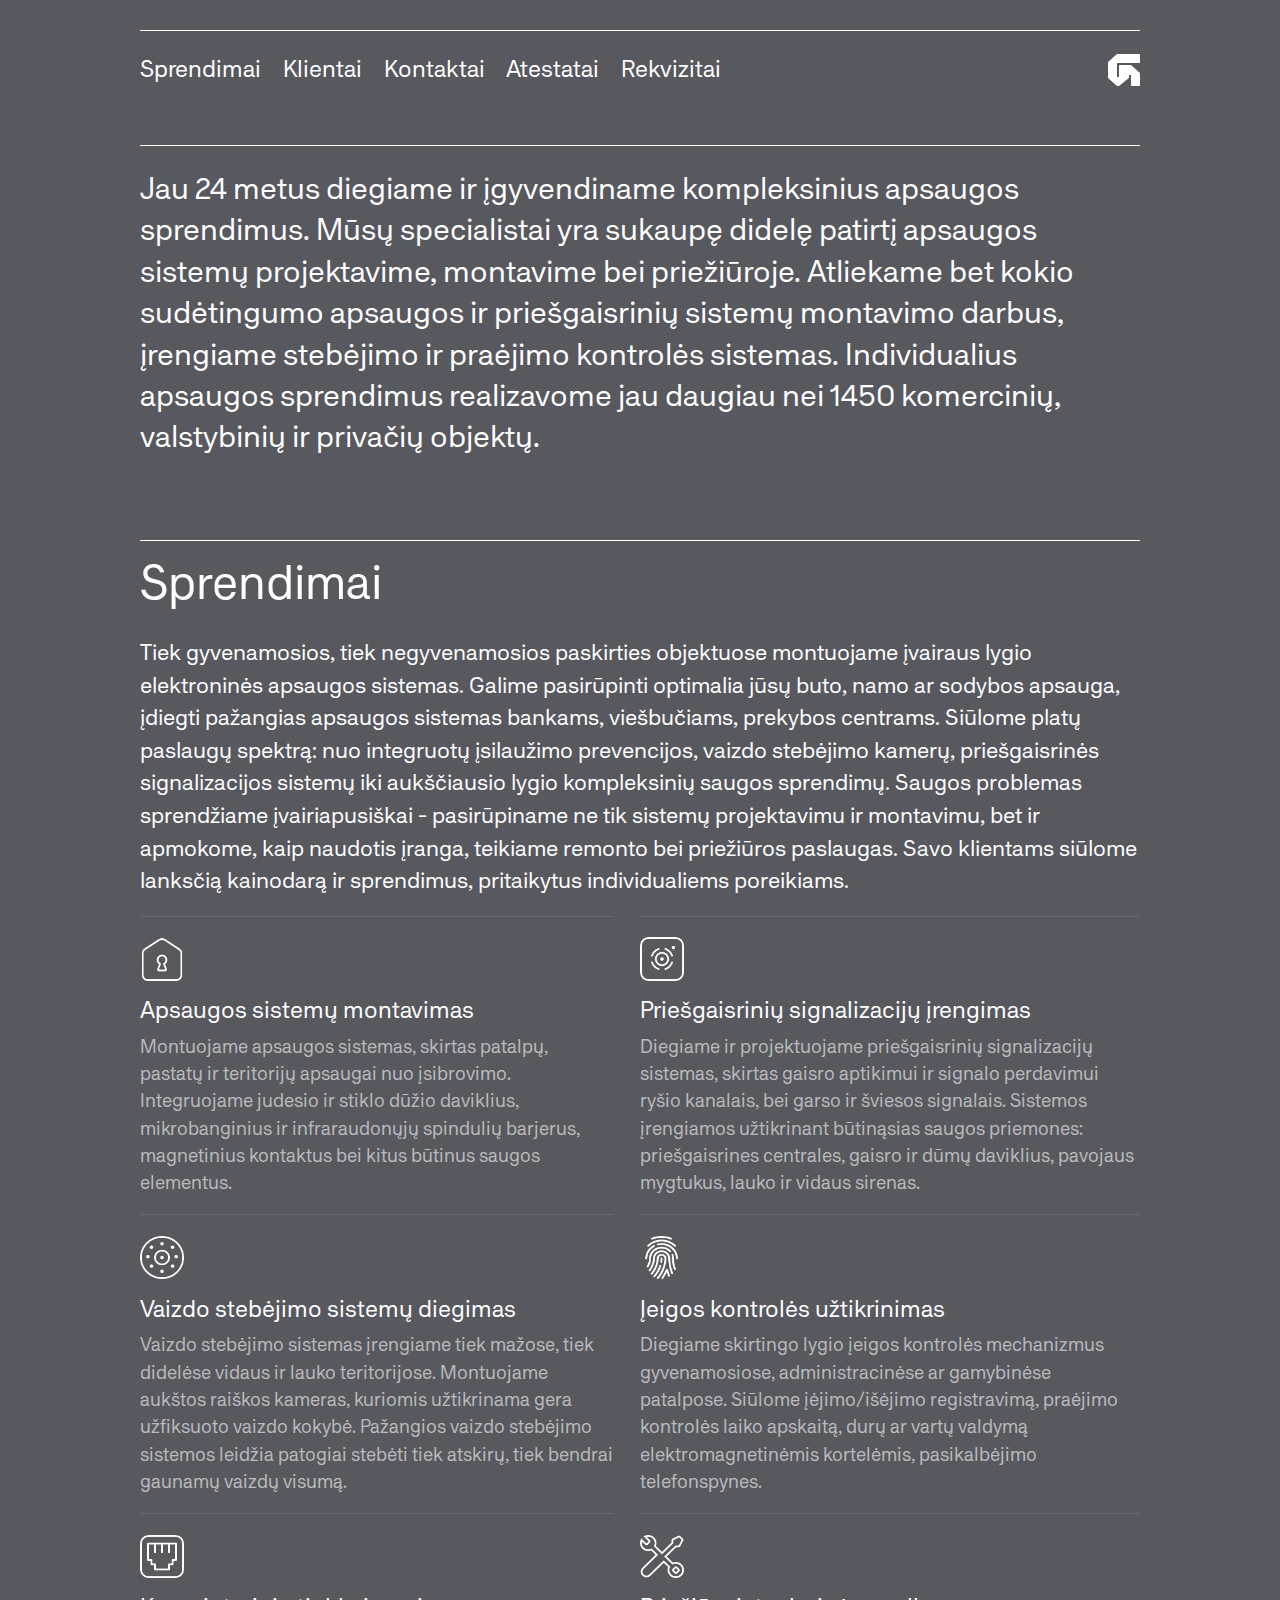
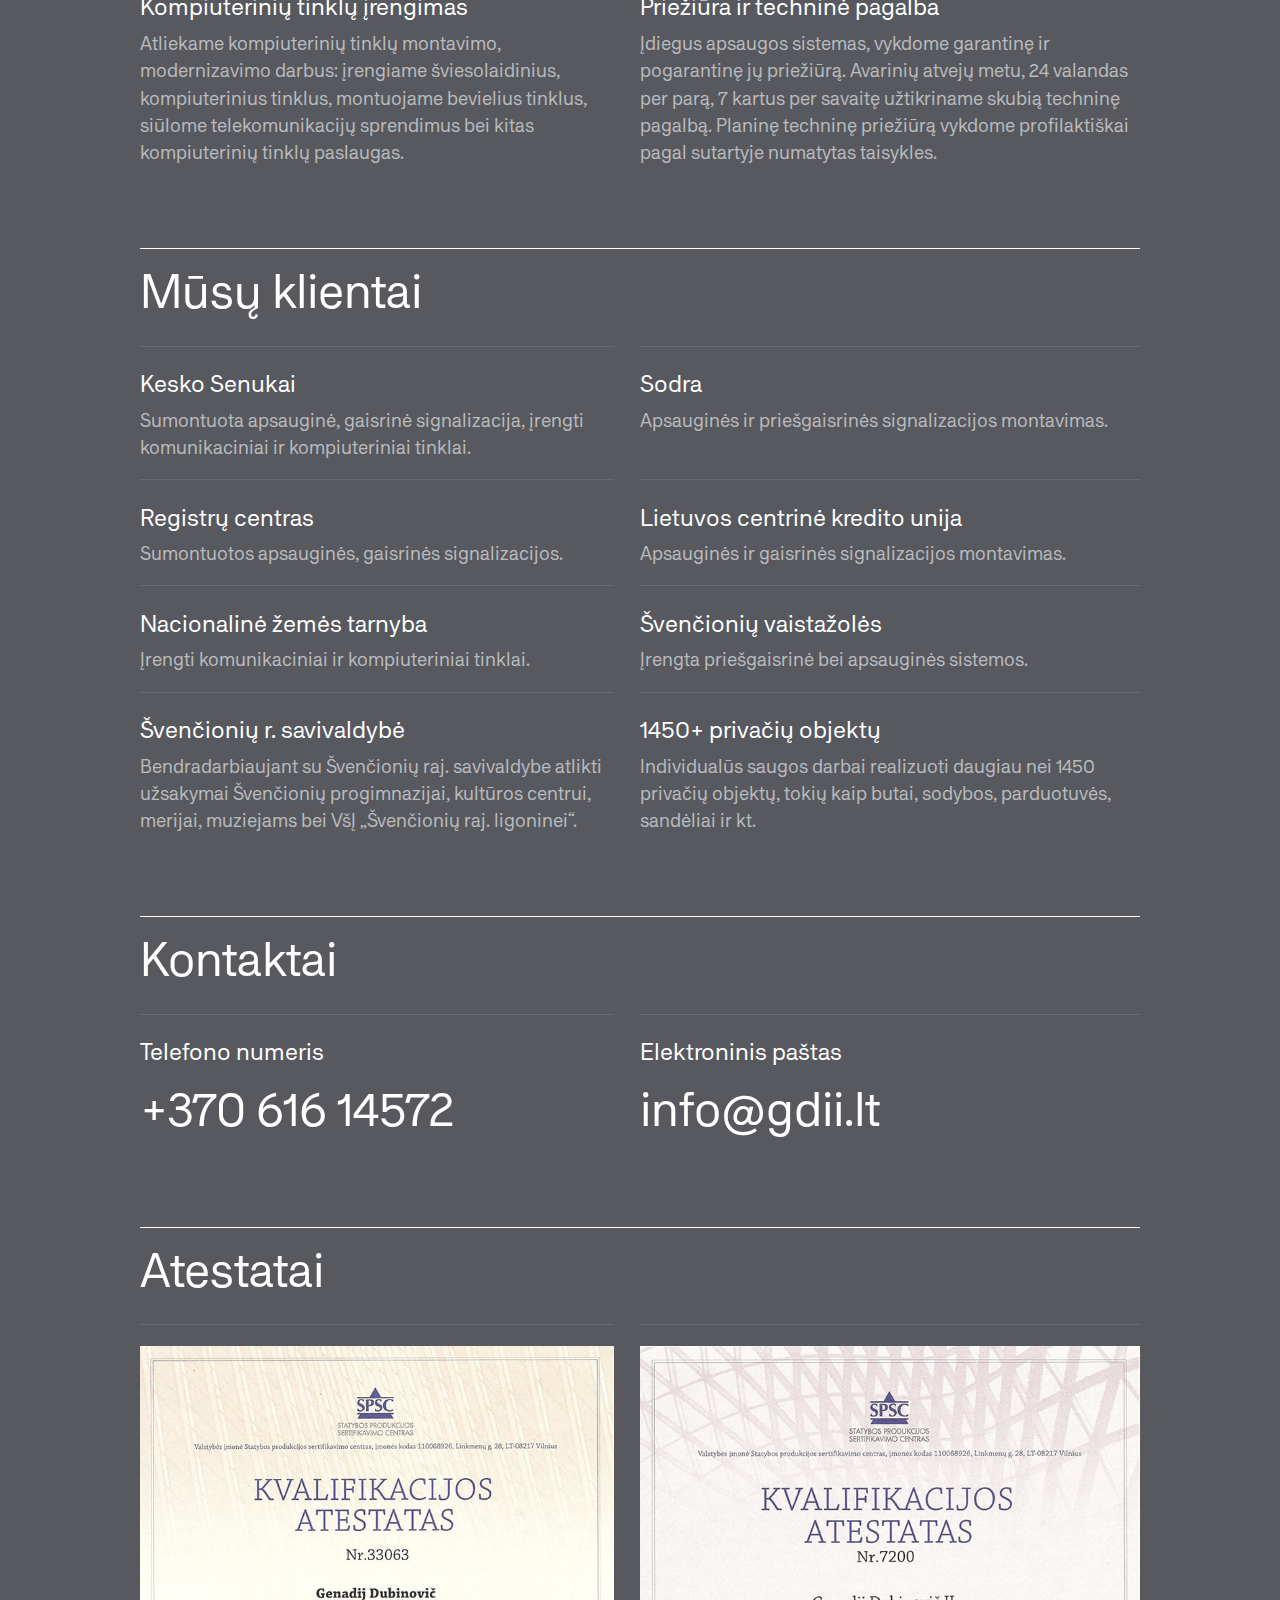
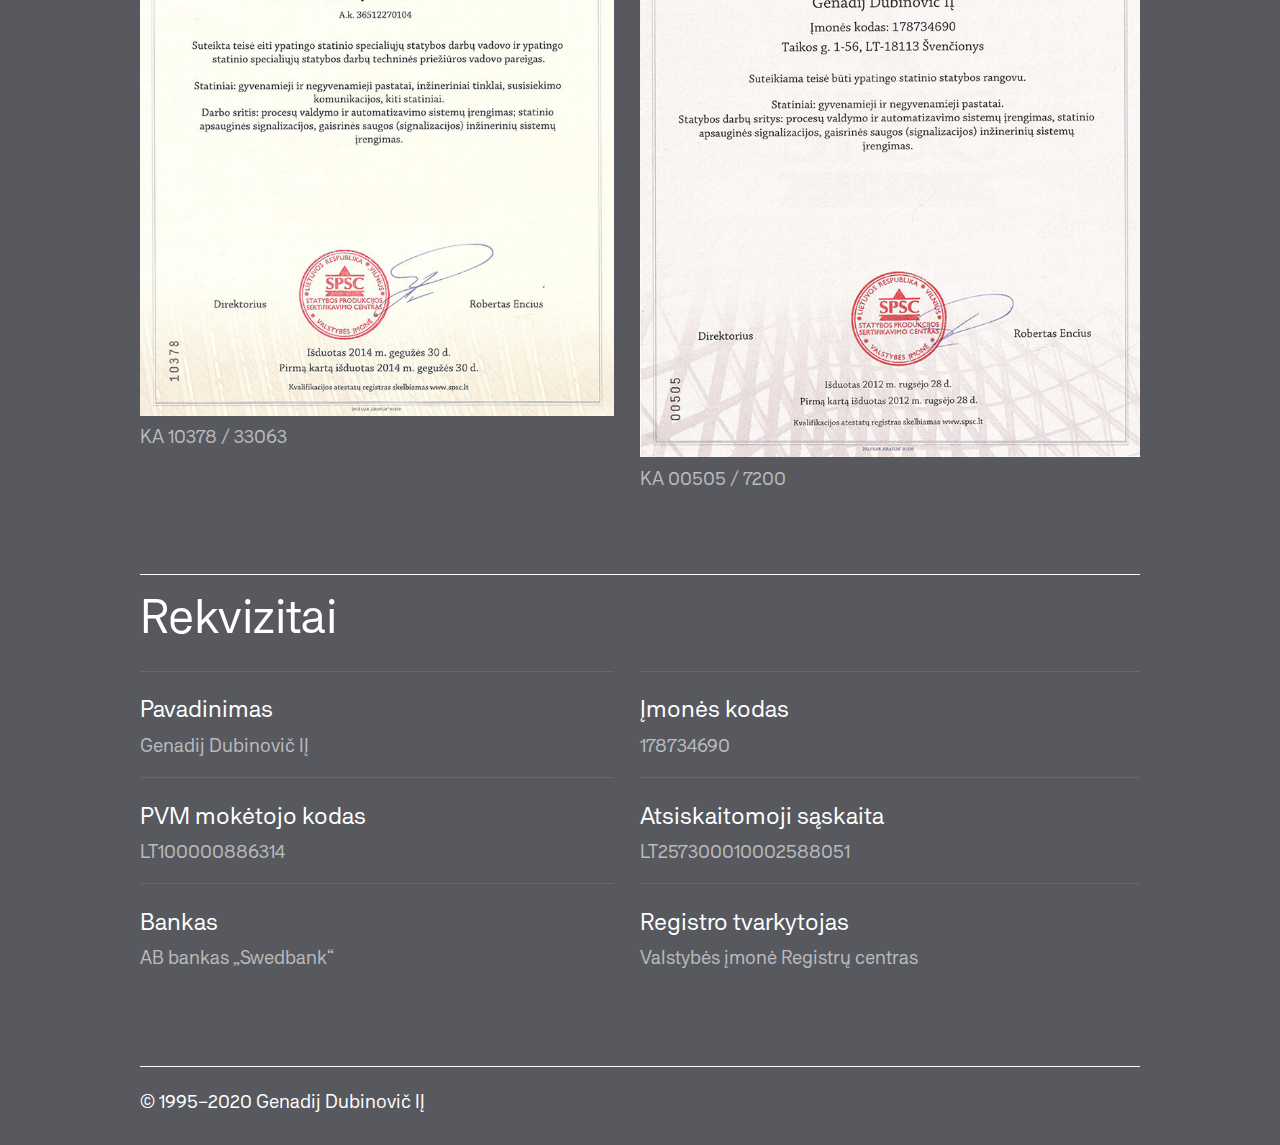
==== index.html @ a3afcc8d "Add files via upload" ====
<!DOCTYPE html>
<html lang="lt">
  <head>
    <title>GDIĮ – Apsaugos ir priešgaisrinių signalizacijų montavimas</title>
    <meta name="keywords" content="apsauginių signalizacijų montavimas, priešgaisrinių signalizacijų įrengimas, vaizdo stebėjimo sistemų įrengimas, genadij dubinovič">
    <meta name="description" content="Nuo 1994 metų atliekame bet kokio sudėtingumo apsaugos ir priešgaisrinių sistemų montavimo darbus, įrengiame stebėjimo ir praėjimo kontrolės sistemas.">
    <meta name="author" content="Genadij Dubinovič IĮ">
    <meta name="viewport" content="width=device-width, initial-scale=1.0">
    <link rel="canonical" href="https://gdii.lt" />
    <meta charset="UTF-8">
    <link rel="icon" type="image/png" sizes="32x32" href="favicon.png">
    <link rel="stylesheet" href="style.css">
  </head>
  <body>
    <div id="to" class="wrapper">

      <div class="head">
            <div class="logo">
                <a href="#top" alt="Apsaugos ir priešgaisrinių signalizacijų montavimas, vaizdo stebėjimo sistemų įrengimas"><img src="logo.svg" alt="Apsaugos ir priešgaisrinių signalizacijų montavimas, vaizdo stebėjimo sistemų įrengimas"></a>
            </div>

        <div class="menu">
          <ul id="mainNav">
            <li><a href="#spr">Sprendimai</a></li>
            <li><a href="#dar">Klientai</a></li>
            <li><a href="#kon">Kontaktai</a></li>
            <li class="h"><a href="#ate">Atestatai</a></li>
            <li class="h"><a href="#rek">Rekvizitai</a></li>
          </ul>
        </div>

      </div>

      <div class="intro">
        <p>Jau 24 metus diegiame ir įgyvendiname kompleksinius apsaugos sprendimus. Mūsų specialistai yra sukaupę didelę patirtį <strong>apsaugos sistemų projektavime</strong>, montavime bei priežiūroje. Atliekame bet kokio sudėtingumo apsaugos ir <strong>priešgaisrinių sistemų montavimo darbus</strong>, įrengiame <strong>stebėjimo ir praėjimo kontrolės sistemas</strong>. Individualius apsaugos sprendimus realizavome jau daugiau nei 1450 komercinių, valstybinių ir privačių objektų.</p>
      </div>
      <div id="spr" class="title">
        <h3>Sprendimai </h3>
      </div>
      <div class="one">
        <p>Tiek gyvenamosios, tiek negyvenamosios paskirties objektuose montuojame įvairaus lygio elektroninės <strong>apsaugos sistemas</strong>. Galime pasirūpinti optimalia jūsų buto, namo ar sodybos apsauga, įdiegti pažangias apsaugos sistemas bankams, viešbučiams, prekybos centrams. Siūlome platų paslaugų spektrą: nuo integruotų įsilaužimo prevencijos, <strong>vaizdo stebėjimo kamerų</strong>, <strong>priešgaisrinės signalizacijos sistemų</strong> iki aukščiausio lygio kompleksinių saugos sprendimų. Saugos problemas sprendžiame įvairiapusiškai - pasirūpiname ne tik sistemų projektavimu ir montavimu, bet ir apmokome, kaip naudotis įranga, teikiame remonto bei priežiūros paslaugas. Savo klientams siūlome lanksčią kainodarą ir sprendimus, pritaikytus individualiems poreikiams.</p>
      </div>

      <div class="a">
        <img class="ico" loading="lazy" src="1.png" alt="Apsauginių signalizacijų montavimas" title="Apsauginių signalizacijų montavimas">
        <h1>Apsaugos sistemų montavimas</h1>
        <p>Montuojame apsaugos sistemas, skirtas patalpų, pastatų ir teritorijų apsaugai nuo įsibrovimo. Integruojame judesio ir stiklo dūžio daviklius, mikrobanginius ir infraraudonųjų spindulių barjerus, magnetinius kontaktus bei kitus būtinus saugos elementus.</p>

      </div>

      <div class="b">
        <img class="ico" loading="lazy" src="2.png" alt="Priešgaisrinių signalizacijų įrengimas" title="Priešgaisrinių signalizacijų įrengimas">
        <h2>Priešgaisrinių signalizacijų įrengimas</h2>
        <p>Diegiame ir projektuojame <strong>priešgaisrinių signalizacijų sistemas</strong>, skirtas gaisro aptikimui ir signalo perdavimui ryšio kanalais, bei garso ir šviesos signalais. Sistemos įrengiamos užtikrinant būtinąsias saugos priemones: priešgaisrines centrales, gaisro ir dūmų daviklius, pavojaus mygtukus, lauko ir vidaus sirenas.</p>

      </div>

      <div class="a">
        <img class="ico" loading="lazy" src="3.png" alt="Vaizdo stebėjimo sistemų įrengimas" title="Vaizdo stebėjimo sistemų įrengimas">
        <h2>Vaizdo stebėjimo sistemų diegimas</h2>
        <p>Vaizdo stebėjimo sistemas įrengiame tiek mažose, tiek didelėse vidaus ir lauko teritorijose. Montuojame aukštos raiškos kameras, kuriomis užtikrinama gera užfiksuoto vaizdo kokybė. Pažangios vaizdo stebėjimo sistemos leidžia patogiai stebėti tiek atskirų, tiek bendrai gaunamų vaizdų visumą.</p>
      </div>


      <div class="b">
        <img class="ico" loading="lazy" src="5.png" alt="Įeigos kontrolės įrengimas" title="Įeigos kontrolės įrengimas">
        <h2>Įeigos kontrolės užtikrinimas</h2>
        <p>Diegiame skirtingo lygio įeigos kontrolės mechanizmus gyvenamosiose, administracinėse ar gamybinėse patalpose. Siūlome įėjimo/išėjimo registravimą, praėjimo kontrolės laiko apskaitą, durų ar vartų valdymą elektromagnetinėmis kortelėmis, pasikalbėjimo telefonspynes.</p>
      </div>

      <div class="a">
        <img class="ico" loading="lazy" src="4.png" alt="Kompiuterinių tinklų įrengimas" title="Kompiuterinių tinklų įrengimas">
        <h2>Kompiuterinių tinklų įrengimas</h2>
        <p>Atliekame kompiuterinių tinklų montavimo, modernizavimo darbus: įrengiame šviesolaidinius, kompiuterinius tinklus, montuojame bevielius tinklus, siūlome telekomunikacijų sprendimus bei kitas kompiuterinių tinklų paslaugas.</p>
      </div>

      <div class="b">
        <img class="ico" loading="lazy" src="6.png" alt="Valdymo automatikos įrengimas" title="Valdymo automatikos įrengimas">
        <h2>Priežiūra ir techninė pagalba</h2>
        <p>Įdiegus apsaugos sistemas, vykdome garantinę ir pogarantinę jų priežiūrą. Avarinių atvejų metu, 24 valandas per parą, 7 kartus per savaitę užtikriname skubią techninę pagalbą. Planinę techninę priežiūrą vykdome profilaktiškai pagal sutartyje numatytas taisykles.</p>
      </div>

      <div id="dar" class="title">
        <h3>Mūsų klientai</h3>
      </div>

      <div class="a">
        <h4><a href="https://senukai.lt" rel="nofollow">Kesko Senukai</a></h4>
        <p>Sumontuota apsauginė, gaisrinė signalizacija, įrengti komunikaciniai ir kompiuteriniai tinklai.</p>
      </div>

      <div class="b">
        <h4><a href="https://sodra.lt" rel="nofollow">Sodra</a></h4>
        <p>Apsauginės ir priešgaisrinės signalizacijos montavimas.</p>
      </div>

      <div class="a">
        <h4><a href="https://registrucentras.lt" rel="nofollow">Registrų centras</a></h4>
        <p>Sumontuotos apsauginės, gaisrinės signalizacijos.</p>
      </div>

      <div class="b">
        <h4><a href="https://lku.lt" rel="nofollow">Lietuvos centrinė kredito unija</a></h4>
        <p>Apsauginės ir gaisrinės signalizacijos montavimas.</p>
      </div>

      <div class="a">
        <h4><a href="http://nzt.lt" rel="nofollow">Nacionalinė žemės tarnyba</a></h4>
        <p>Įrengti komunikaciniai ir kompiuteriniai tinklai.</p>
      </div>

      <div class="b">
        <h4><a href="http://etnoarbata.lt" rel="nofollow">Švenčionių vaistažolės</a></h4>
        <p>Įrengta priešgaisrinė bei apsauginės sistemos.</p>
      </div>

      <div class="a">
        <h4><a href="http://svencionys.lt" rel="nofollow">Švenčionių r. savivaldybė</a></h4>
        <p>Bendradarbiaujant su Švenčionių raj. savivaldybe atlikti užsakymai Švenčionių progimnazijai, kultūros centrui, merijai, muziejams bei VšĮ „Švenčionių raj. ligoninei“.</p>
      </div>

      <div class="b">
        <h4>1450+ privačių objektų</h4>
        <p>Individualūs saugos darbai realizuoti daugiau nei 1450 privačių objektų, tokių kaip butai, sodybos, parduotuvės, sandėliai ir kt.</p>
      </div>

      <div id="kon" class="title">
        <h3>Kontaktai</h3>
      </div>

      <div class="a">
        <h4>Telefono numeris</h4>
        <h3><a href="tel:+37061614572">+370 616 14572</a></h3>
      </div>

      <div class="b">
        <h4>Elektroninis paštas</h4>
        <h3><a href="mailto:info@gdii.lt">info@gdii.lt</a></h3>
      </div>


      <div id="ate" class="title">
        <h3>Atestatai</h3>
      </div>
      <div class="at">
        <img loading="lazy" src="01.jpg" alt="Kvalifikacijos atestatas 10378 / 33063">
        <p>KA 10378 / 33063</p>
      </div>

      <div class="bt">
        <img loading="lazy" src="02.jpg" alt="Kvalifikacijos atestatas 00505 / 7200">
        <p>KA 00505 / 7200</p>
      </div>

      <div class="title">
        <h3>Rekvizitai</h3>
      </div>
      <div class="a">
        <h4>Pavadinimas</h4>
        <p>Genadij Dubinovič IĮ</p>
      </div>

      <div class="b">
        <h4>Įmonės kodas</h4>
        <p>178734690</p>
      </div>

      <div class="a">
        <h4>PVM mokėtojo kodas</h4>
        <p>LT100000886314</p>
      </div>

      <div class="b">
        <h4>Atsiskaitomoji sąskaita	</h4>
        <p>LT257300010002588051</p>
      </div>

      <div class="a">
        <h4>Bankas</h4>
        <p>AB bankas „Swedbank“</p>
      </div>

      <div class="b">
        <h4>Registro tvarkytojas</h4>
        <p>Valstybės įmonė Registrų centras</p>
      </div>

      <div id="rek" class="footer">
        <p>© 1995–2020 <a href="https://gdii.lt" target="_top">Genadij Dubinovič IĮ</a></p>
      </div>
    </div>
  </body>
</html>
---- style.css ----
@keyframes fade {
    from {
        opacity:0;
    }
    to {
        opacity:1;
    }
}
/* ~ ~ ~ ~ ~ ~ Typography ~ ~ ~ ~ ~ ~ */
@font-face {
    font-family: 'r';
    src: url('v.woff') format('woff');
    font-display: swap;
}

html {
  scroll-behavior: smooth;
}

body {
    font-family: 'r', -apple-system,helvetica,arial,sans-serif;
    font-size: calc(17px + .16vw);
    line-height: 1.4333;
    margin: 2.35vw;
    color: rgba(255, 255, 255, 0.6);
    background: #57595F;
    text-rendering: optimizeLegibility;
    -webkit-font-smoothing: antialiased;
    -moz-osx-font-smoothing: grayscale;
}

.wrapper {
  display: grid;
  grid-template-columns: repeat(4, minmax(0, 1fr));
  grid-gap: 2vw;
  row-gap: 1.4vw;
  max-width: 1000px;
  margin: auto;
  -webkit-animation: fade 1s;
   -moz-animation: fade 1s;
    -ms-animation: fade 1s;
     -o-animation: fade 1s;
        animation: fade 1s;
}

a:link {
  color: #fff;
  text-decoration: none;
}

a:hover {
  color: rgba(255, 255, 255, 0.5);
  text-decoration: none;
  transition: 0.3s;
}

a:visited {
  color: #fff;
}

strong {
    font-weight: normal;
}

.head {
  grid-column: 1 / 6;
  border-top: 1px solid #fff;
  padding-top: 1.6vw;
  position: sticky;
  box-sizing: border-box;
  top: 0;
  height: 5.6vw;
  background: #57595F;
}

.logo {
  float: right;
  padding-top: 2px;
}

.logo a:hover {
  opacity: 0.5;
}

.menu {
  font-size: calc(17px + .55vw);
  margin-bottom: 3.6vw;
}

.menu ul {
  list-style-type: none;
  margin: 0;
  padding: 0;
  overflow: hidden;
}

.menu li {
  float: left;
}

.active a {
  opacity: 1;
 }

.menu li a {
  display: block;
  padding-right: 1.7vw;
}

.menu li a:hover {
  opacity: 0.5;
  text-decoration: none;
  transition: 0.3s;
}

.intro {
  grid-column: 1 / 6;
  border-top: 1px solid #fff;
  padding-top: 1.69vw;
  font-size: calc(17px + 1.1vw);
  line-height: 1.3333;
  color: #fff;
  margin-top: 2vw;
}

.one {
  grid-column: 1 / 6;
  font-size: calc(17px + .45vw);
  color: #fff;
}

.title {
  grid-column: 1 / 6;
  border-top: 1px solid #fff;
  padding-top: 0.6vw;
  margin-top: 5vw;
  font-size: calc(17px + .55vw);
  color: #fff;
}

.footer {
  grid-column: 1 / 6;
  border-top: 1px solid #fff;
  padding-top: 1.6vw;
  margin-top: 6vw;
  color: #fff;
}

.a {
  grid-column: 1 / 3;
  border-top: 1px solid rgba(255, 255, 255, 0.1);
  padding-top: 1.6vw;
  transition: 0.3s;
}

.a:hover {
  border-top: 1px solid #fff;
}

.b {
  grid-column: 3 / 6;
  border-top: 1px solid rgba(255, 255, 255, 0.1);
  padding-top: 1.6vw;
  transition: 0.3s;
}

.b:hover {
  border-top: 1px solid #fff;
}

.at {
  grid-column: 1 / 3;
  border-top: 1px solid rgba(255, 255, 255, 0.1);
  padding-top: 1.6vw;
  transition: 0.3s;
}

.bt {
  grid-column: 3 / 6;
  border-top: 1px solid rgba(255, 255, 255, 0.1);
  padding-top: 1.6vw;
  transition: 0.3s;
}

.at:hover {
  border-top: 1px solid rgba(255, 255, 255, 1);
}

.bt:hover {
  border-top: 1px solid rgba(255, 255, 255, 1);

}

.amg {
  grid-column: 1 / 3;
}

.bmg {
  grid-column: 3 / 6;

}

img {
  object-fit: cover;
  width: 100%;
  max-height: 100%;

}

.ico  {
  width: 3.4vw;
  height: auto;
  padding-bottom: 0.4vw;
}

p {
  padding: 0;
  margin: 0;
}

h1, h2, h4 {
  font-size: calc(17px + .55vw);
  font-weight: normal;
  margin: 0;
  color: #fff;
  padding-bottom: 0.4vw;
}

h3 {
  font-size: calc(17px + 2.45vw);
  font-weight: normal;
  margin: 0;
  color: #fff;
  padding-bottom: 0.1vw;
}

@media only screen and (max-width: 700px) {

  body {
      font-size: calc(14px + .16vw);
      line-height: 1.4333;
      margin: 3.35vw;
  }

  .head {
    grid-column: 1 / 6;
    position: sticky;
    height: 60px;
    padding-top: 3vw;
  }

  .intro, .one, .a, .b, .title, .amg, .bmg {
    grid-column: 1 / 6;
  }

  .intro {
    margin-top: 8vw;
    font-size: calc(16px + 1vw);
    padding-top: 2.69vw;
  }

  .one {
    font-size: calc(14px + .45vw);
  }

  h1, h2, h4 {
    font-size: calc(17px + 1.15vw);
    padding-bottom: 1vw;
  }

  h3 {
    font-size: calc(17px + 2.45vw);
    padding-bottom: 0.5vw;
  }

  .at {
    grid-column: 1 / 3;
  }

  .bt {
    grid-column: 3 / 6;
  }

  .h {
    display: none;
  }

  .ico {
  width: 11.4vw;
  }

  .wrapper {
  row-gap: 3.4vw;
  }

  .a {
  padding-top: 2.6vw;
  }

  .b {
  padding-top: 2.6vw;
  }

  .title {
  padding-top: 2.6vw;
  }

  .logo {
    float: right;
    margin-top: 3px;
    width: 20px;
  }

  .menu li a {
  display: block;
  padding-right: 4vw;
  font-size: 5vw;
  }

  .menu {
    margin-bottom: 0;
  }

}
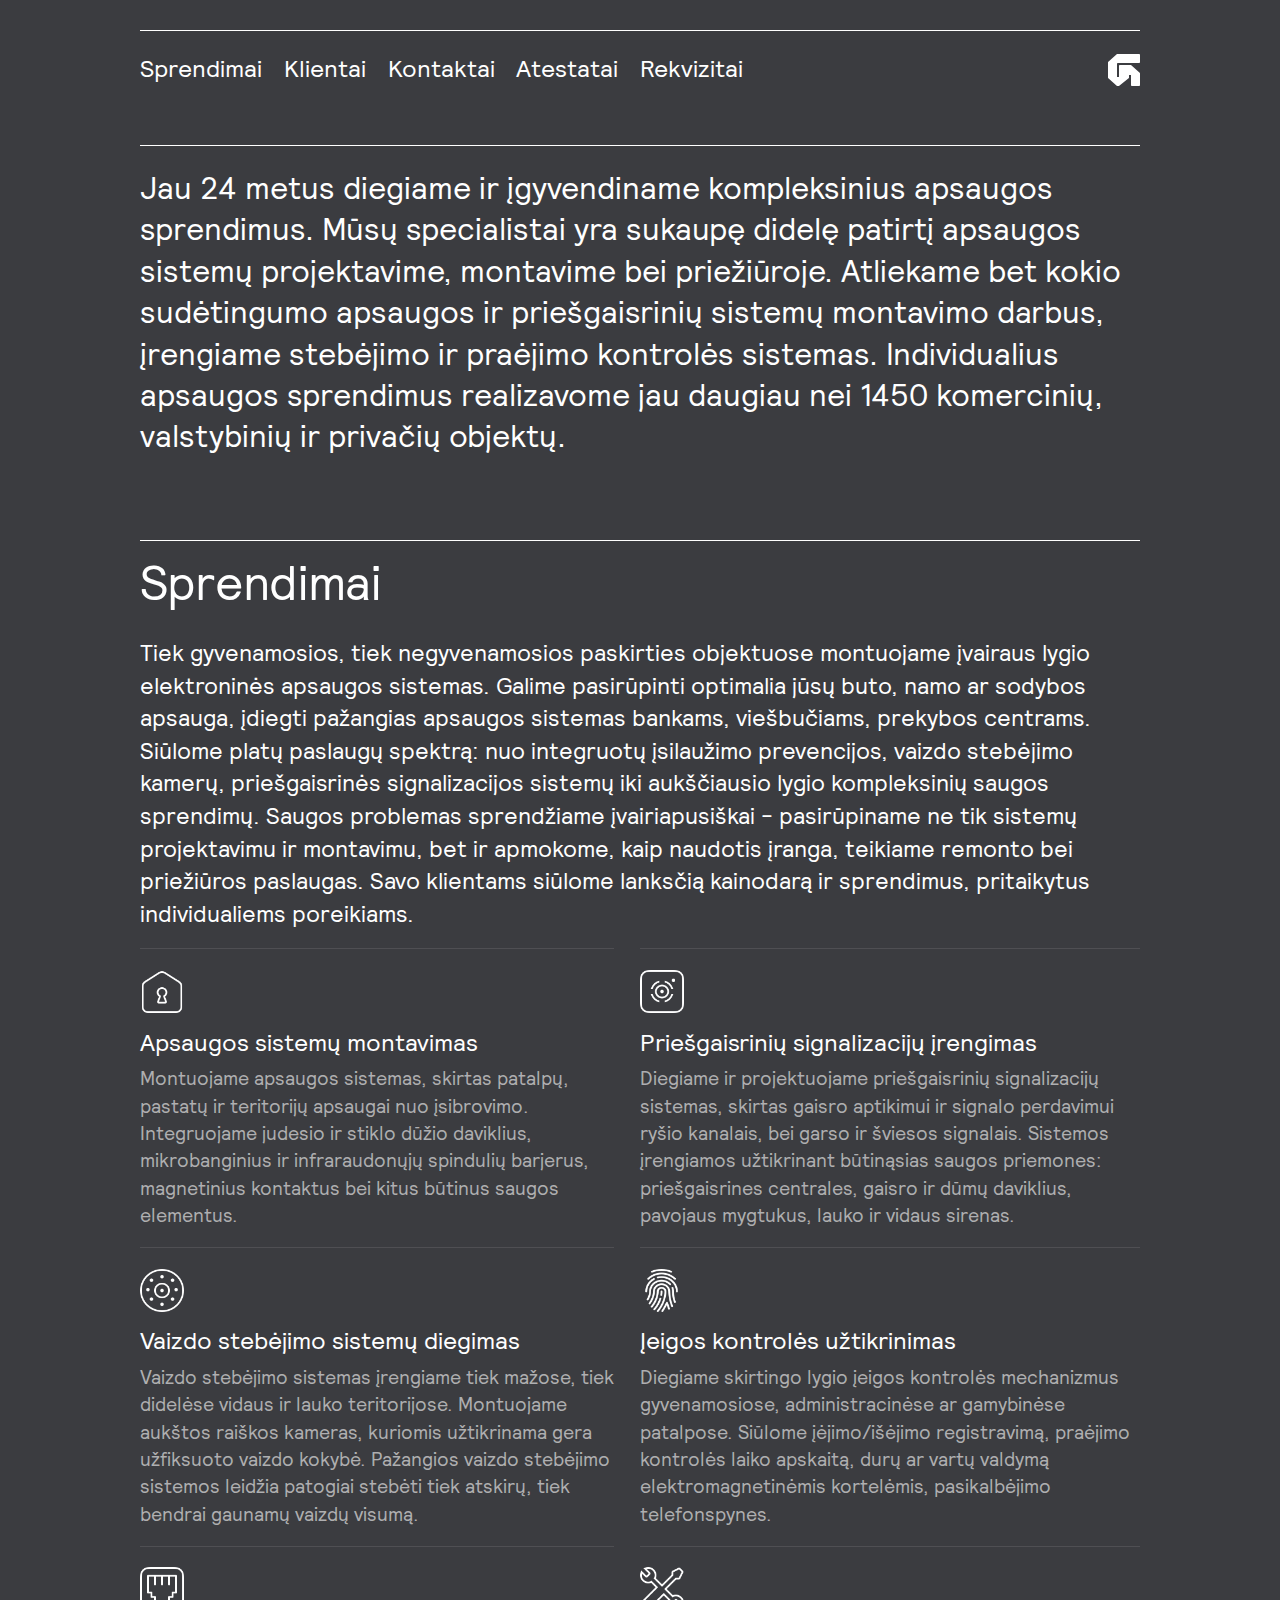
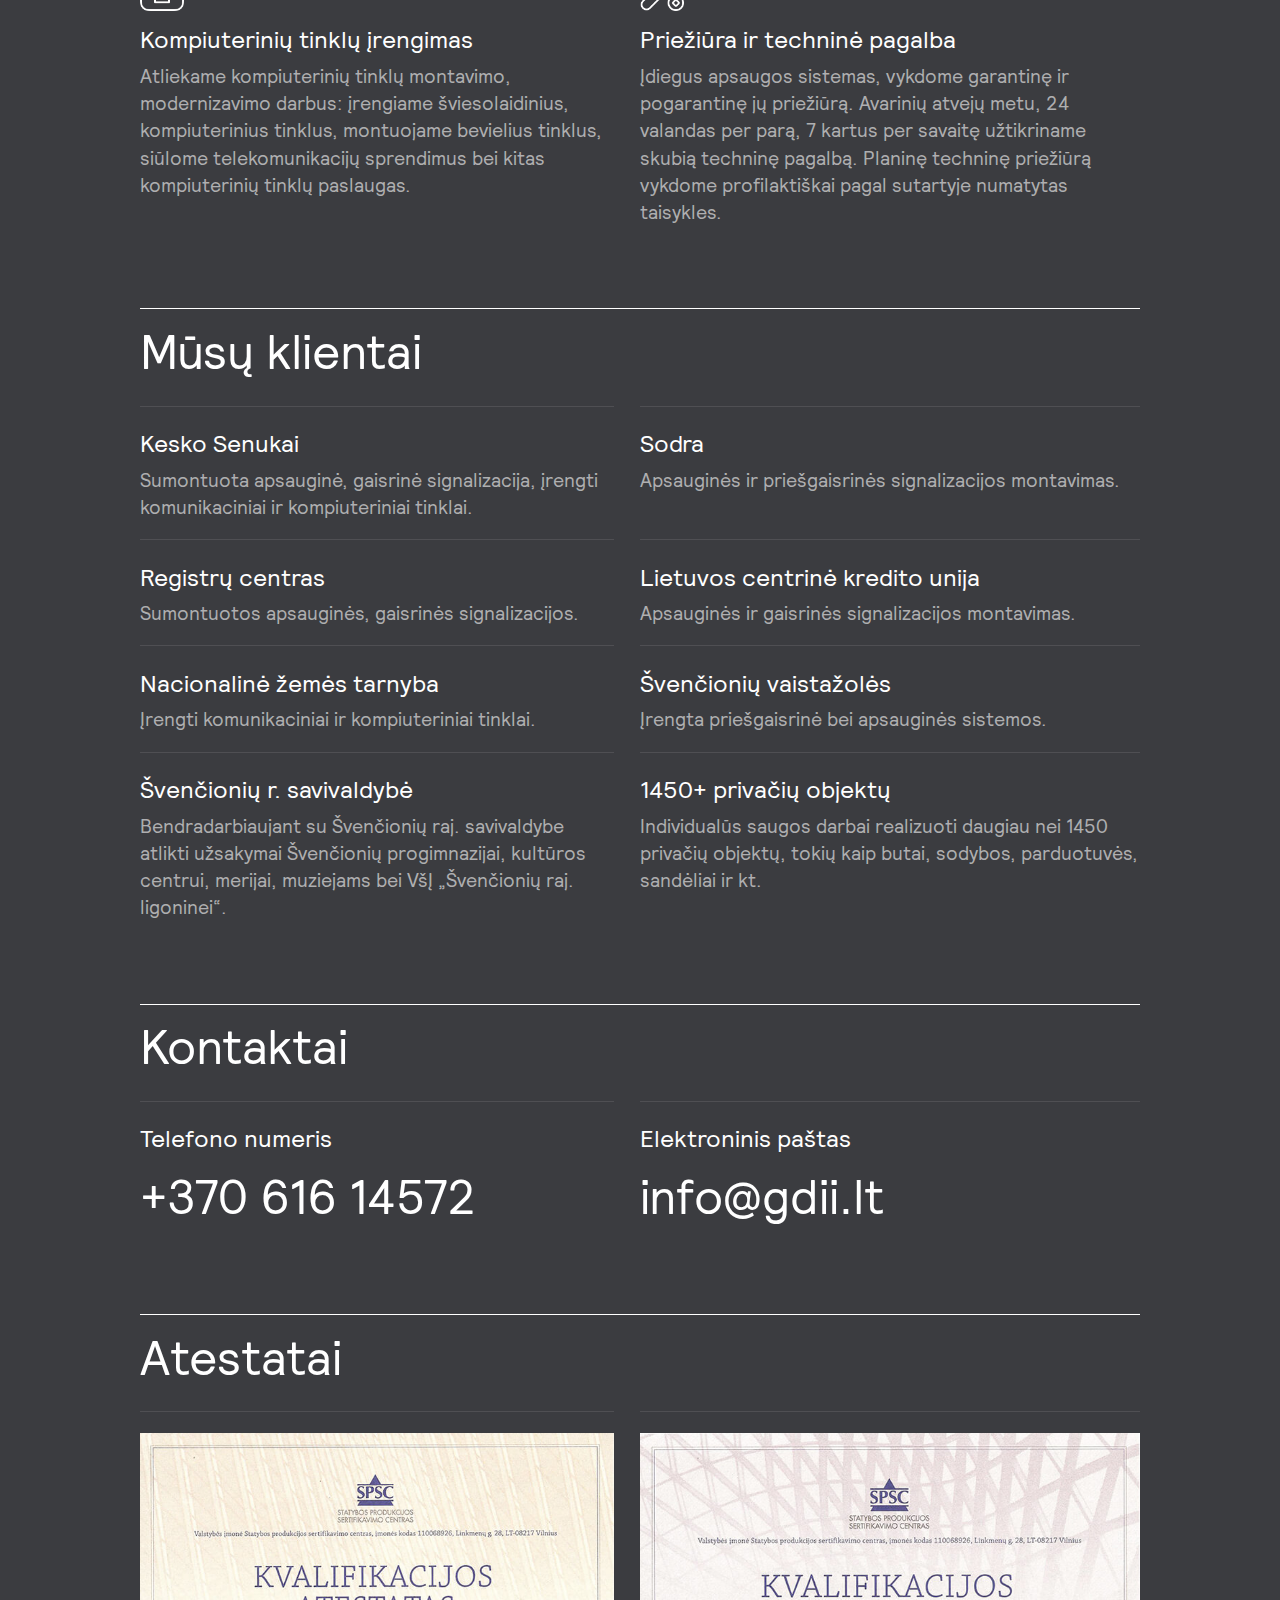
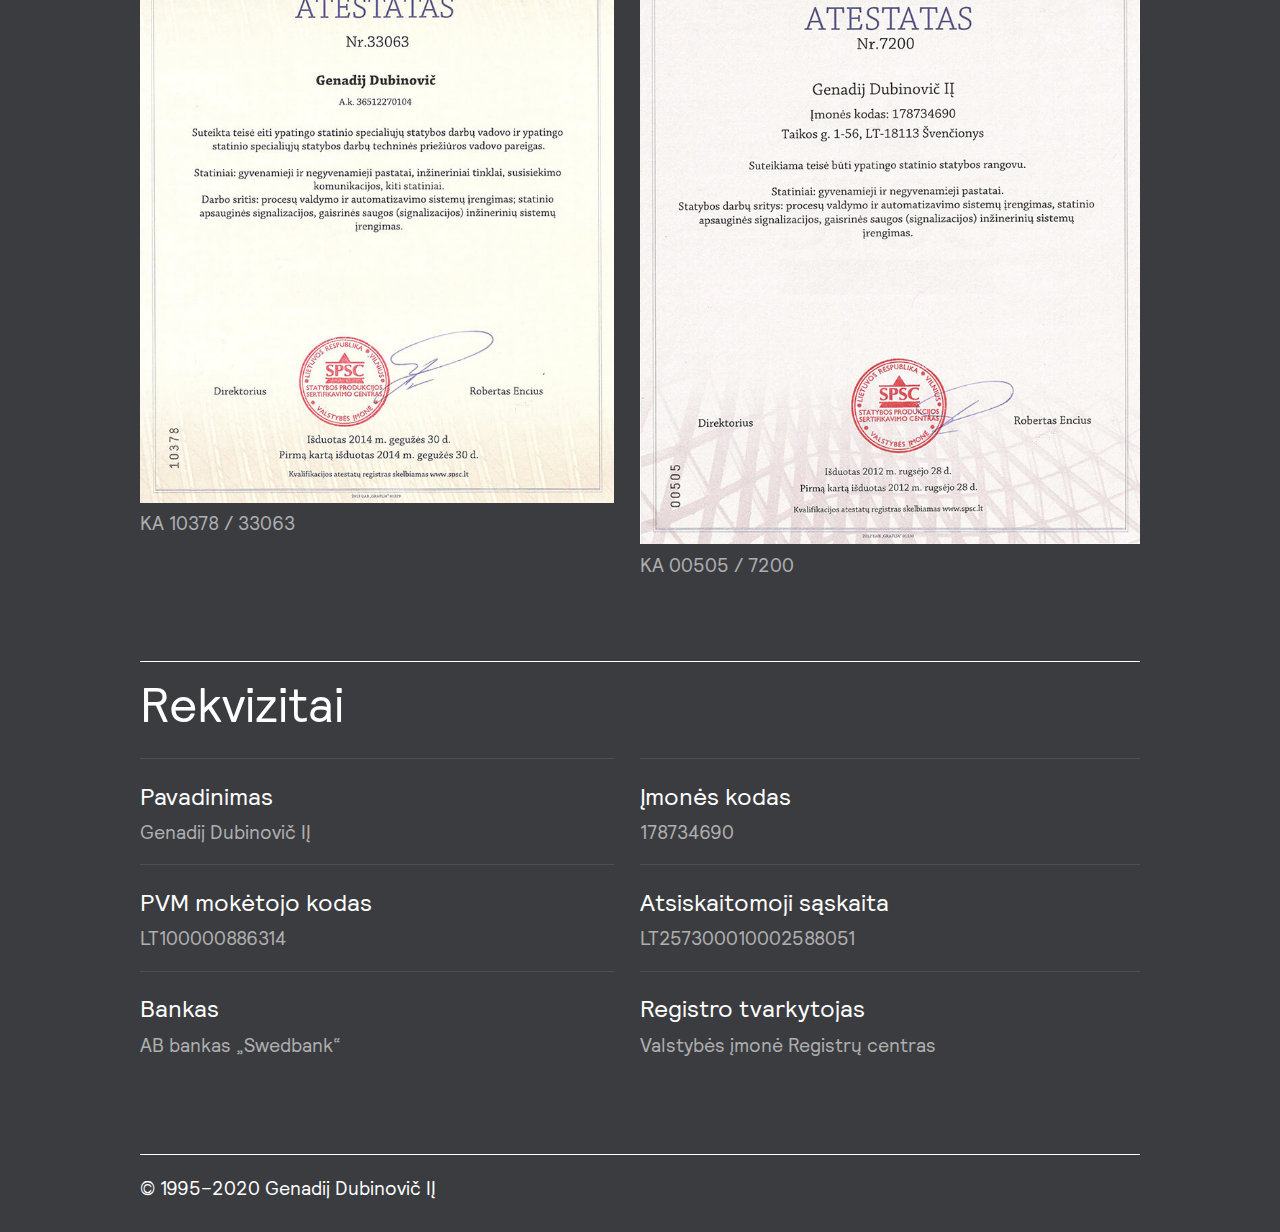
==== commit f008b44b: "Update index.html" ====
--- a/index.html
+++ b/index.html
@@ -10,6 +10,18 @@
     <meta charset="UTF-8">
     <link rel="icon" type="image/png" sizes="32x32" href="favicon.png">
     <link rel="stylesheet" href="style.css">
+    <!-- Global site tag (gtag.js) - Google Ads: 990396332 -->
+    <script async src="https://www.googletagmanager.com/gtag/js?id=AW-990396332"></script>
+    <script>
+      window.dataLayer = window.dataLayer || [];
+      function gtag(){dataLayer.push(arguments);}
+      gtag('js', new Date());
+      gtag('config', 'AW-990396332');
+    </script>
+    <!-- Event snippet for Website traffic conversion page -->
+    <script>
+      gtag('event', 'conversion', {'send_to': 'AW-990396332/ib5HCLaDw-oCEKz_oNgD'});
+    </script>
   </head>
   <body>
     <div id="to" class="wrapper">
--- a/style.css
+++ b/style.css
@@ -23,7 +23,7 @@
     line-height: 1.4333;
     margin: 2.35vw;
     color: rgba(255, 255, 255, 0.6);
-    background: #57595F;
+    background: #3b3c40;
     text-rendering: optimizeLegibility;
     -webkit-font-smoothing: antialiased;
     -moz-osx-font-smoothing: grayscale;
@@ -70,7 +70,7 @@
   box-sizing: border-box;
   top: 0;
   height: 5.6vw;
-  background: #57595F;
+  background: #3b3c40;
 }
 
 .logo {
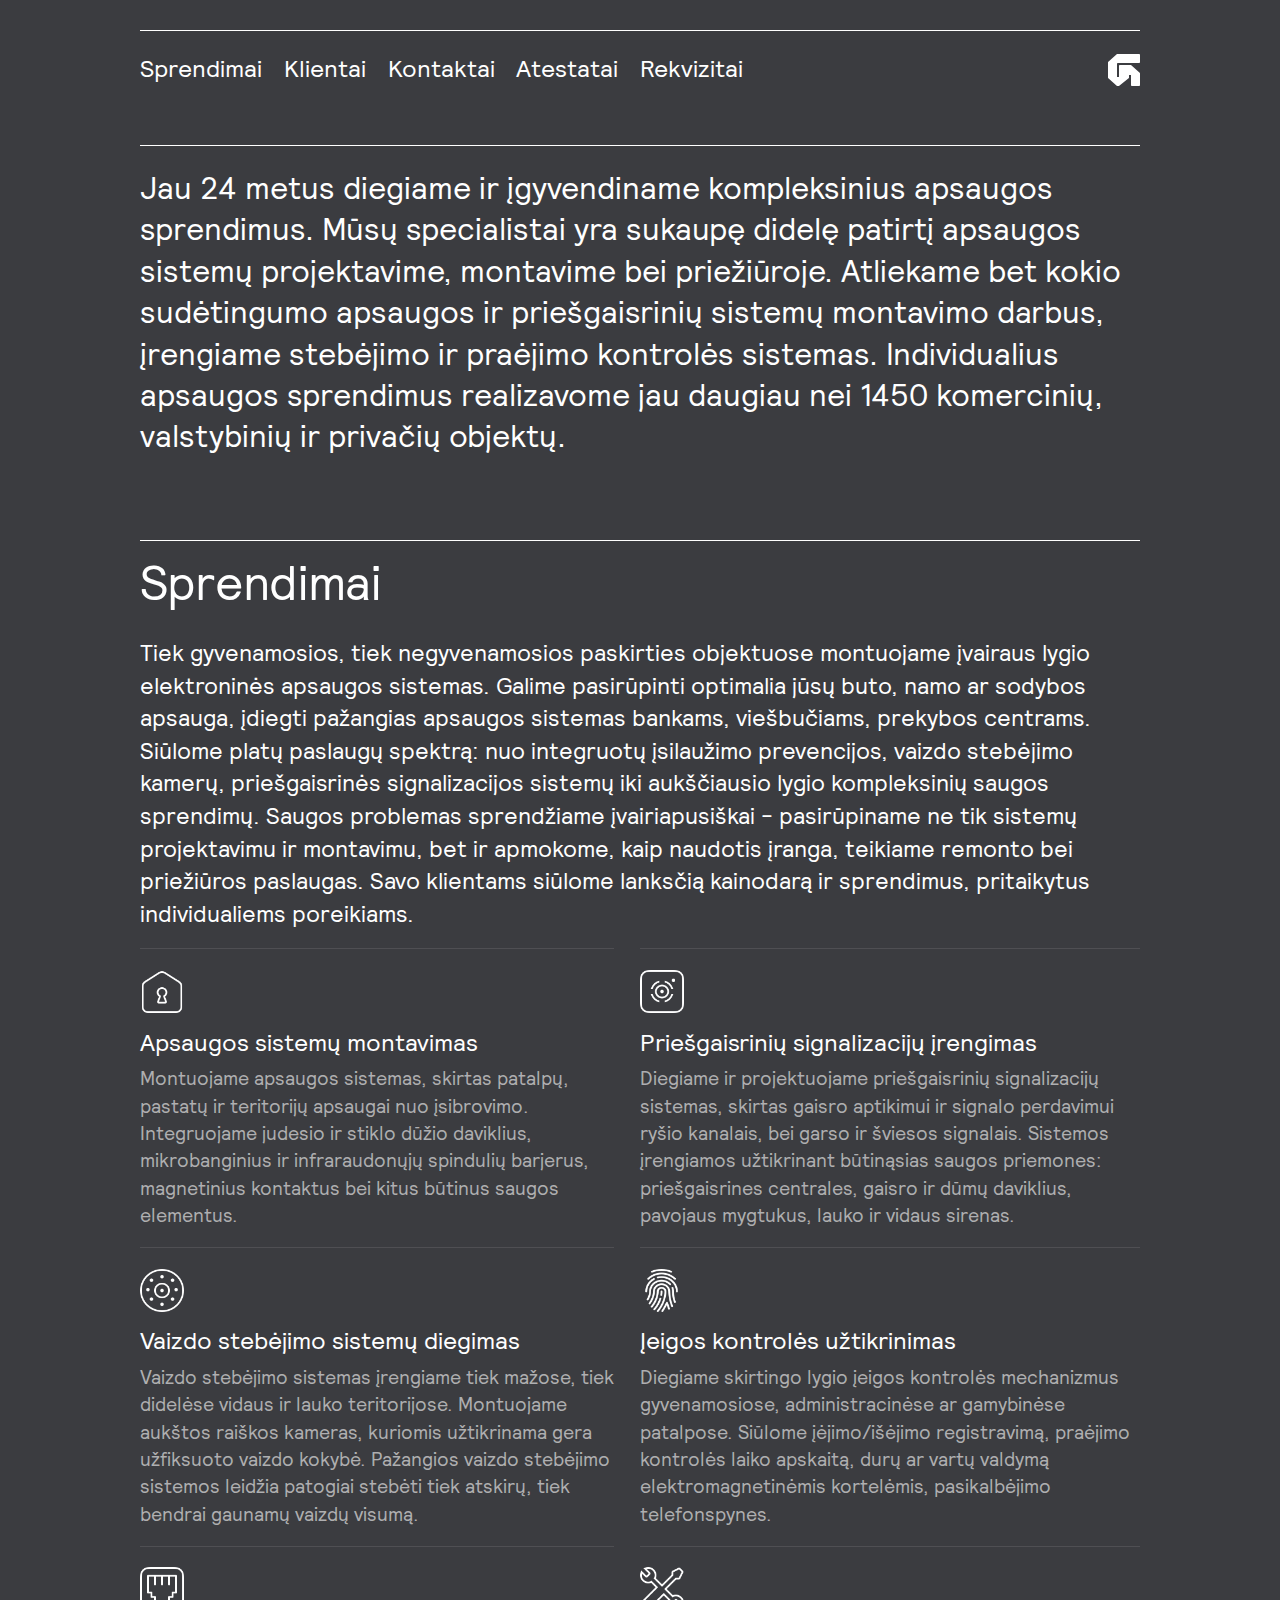
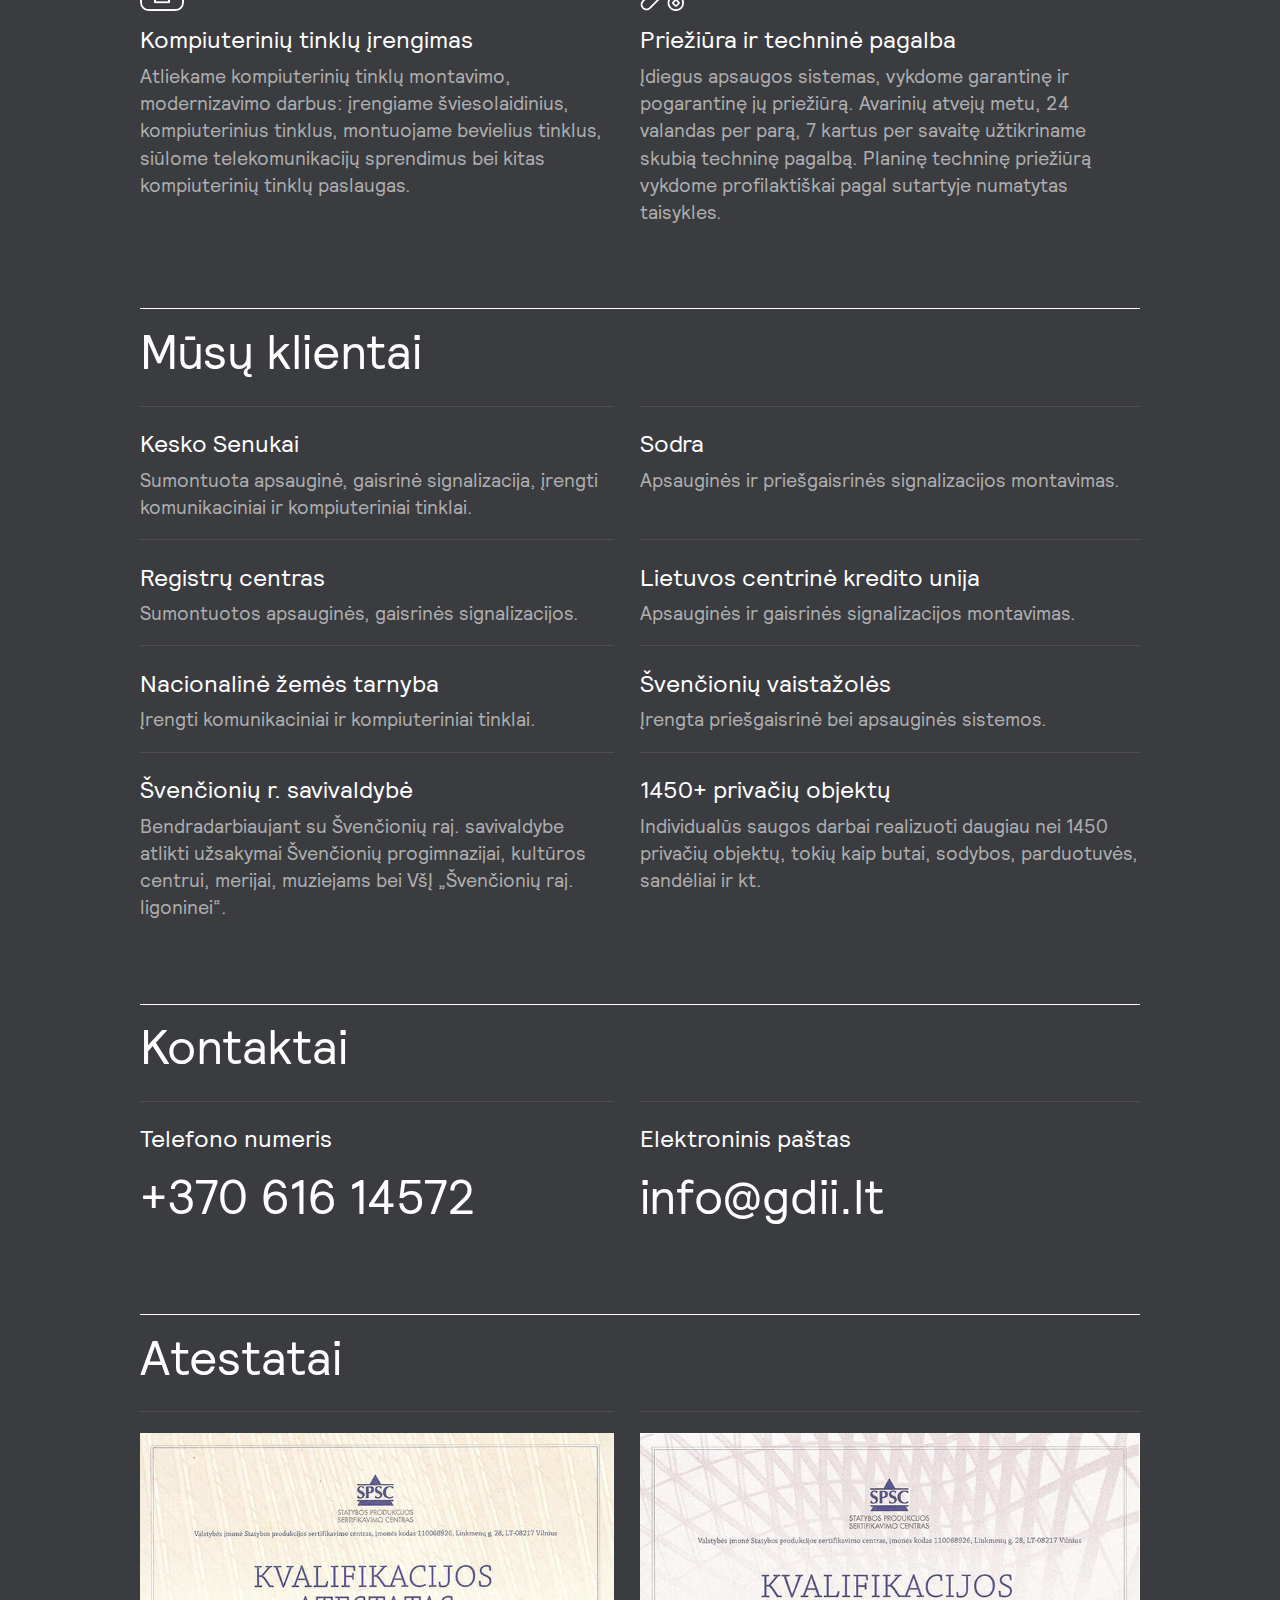
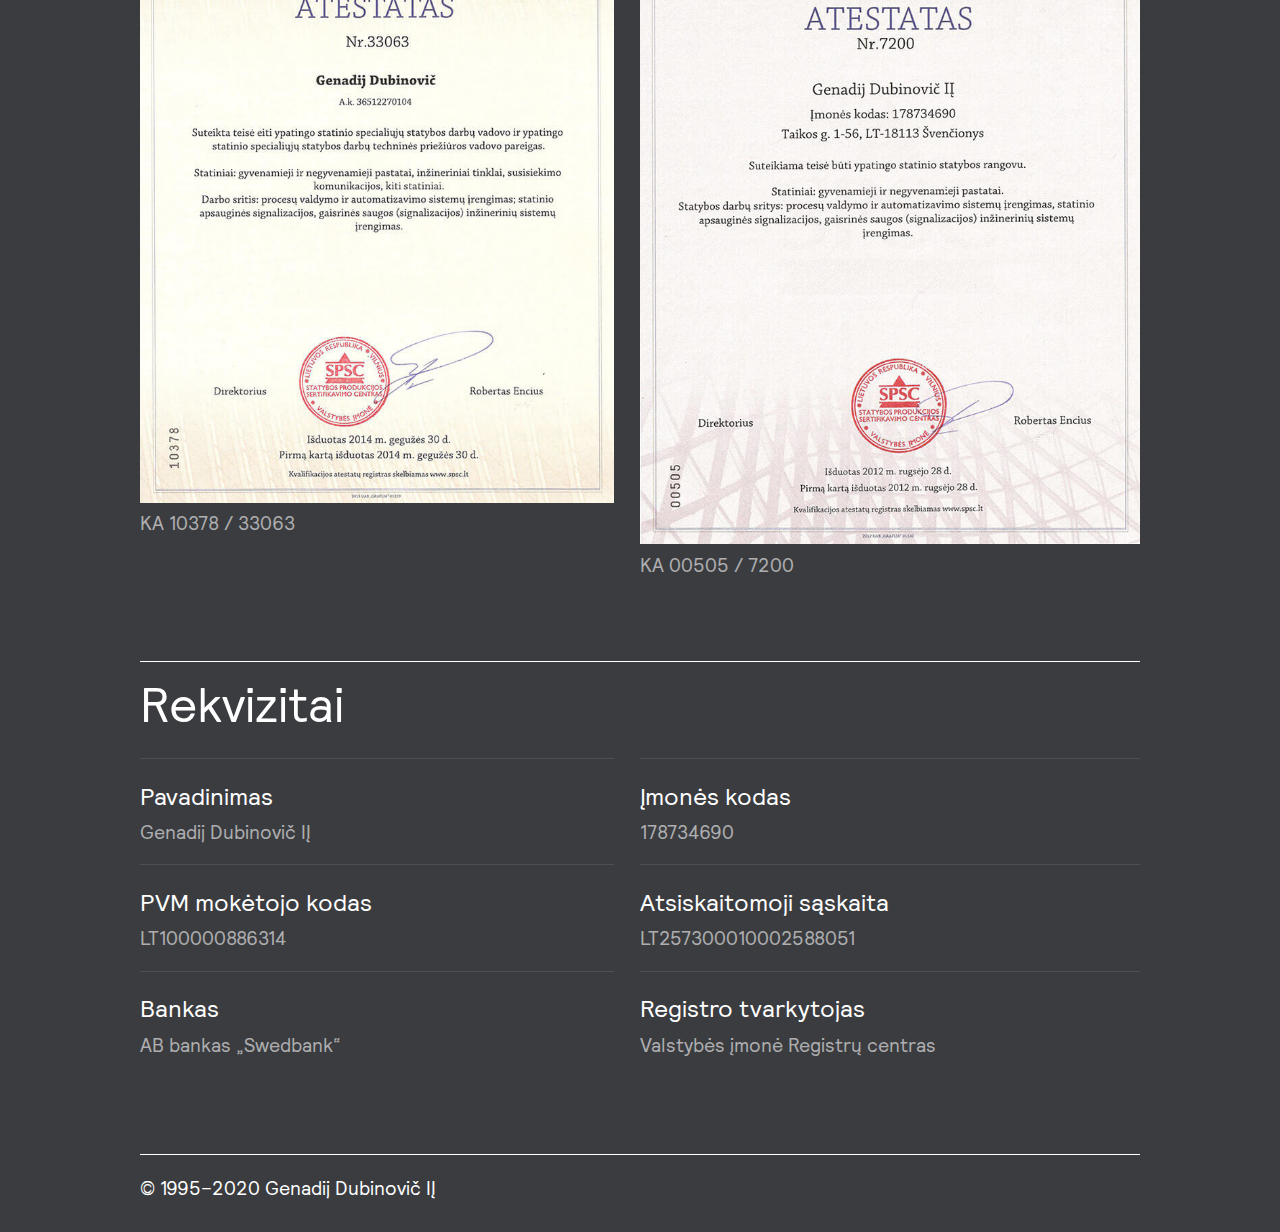
==== commit 2f2b8125: "Update index.html" ====
--- a/index.html
+++ b/index.html
@@ -12,15 +12,15 @@
     <link rel="stylesheet" href="style.css">
     <!-- Global site tag (gtag.js) - Google Ads: 990396332 -->
     <script async src="https://www.googletagmanager.com/gtag/js?id=AW-990396332"></script>
+    <!-- Global site tag (gtag.js) - Google Analytics -->
+    <script async src="https://www.googletagmanager.com/gtag/js?id=UA-205283738-1">
+    </script>
     <script>
       window.dataLayer = window.dataLayer || [];
       function gtag(){dataLayer.push(arguments);}
       gtag('js', new Date());
-      gtag('config', 'AW-990396332');
-    </script>
-    <!-- Event snippet for Website traffic conversion page -->
-    <script>
-      gtag('event', 'conversion', {'send_to': 'AW-990396332/ib5HCLaDw-oCEKz_oNgD'});
+
+      gtag('config', 'UA-205283738-1');
     </script>
   </head>
   <body>
@@ -201,5 +201,20 @@
         <p>© 1995–2020 <a href="https://gdii.lt" target="_top">Genadij Dubinovič IĮ</a></p>
       </div>
     </div>
+  <!-- Yandex.Metrika counter -->
+<script type="text/javascript" >
+   (function(m,e,t,r,i,k,a){m[i]=m[i]||function(){(m[i].a=m[i].a||[]).push(arguments)};
+   m[i].l=1*new Date();k=e.createElement(t),a=e.getElementsByTagName(t)[0],k.async=1,k.src=r,a.parentNode.insertBefore(k,a)})
+   (window, document, "script", "https://mc.yandex.ru/metrika/tag.js", "ym");
+
+   ym(84229888, "init", {
+        clickmap:true,
+        trackLinks:true,
+        accurateTrackBounce:true,
+        webvisor:true
+   });
+</script>
+<noscript><div><img src="https://mc.yandex.ru/watch/84229888" style="position:absolute; left:-9999px;" alt="" /></div></noscript>
+<!-- /Yandex.Metrika counter -->
   </body>
 </html>
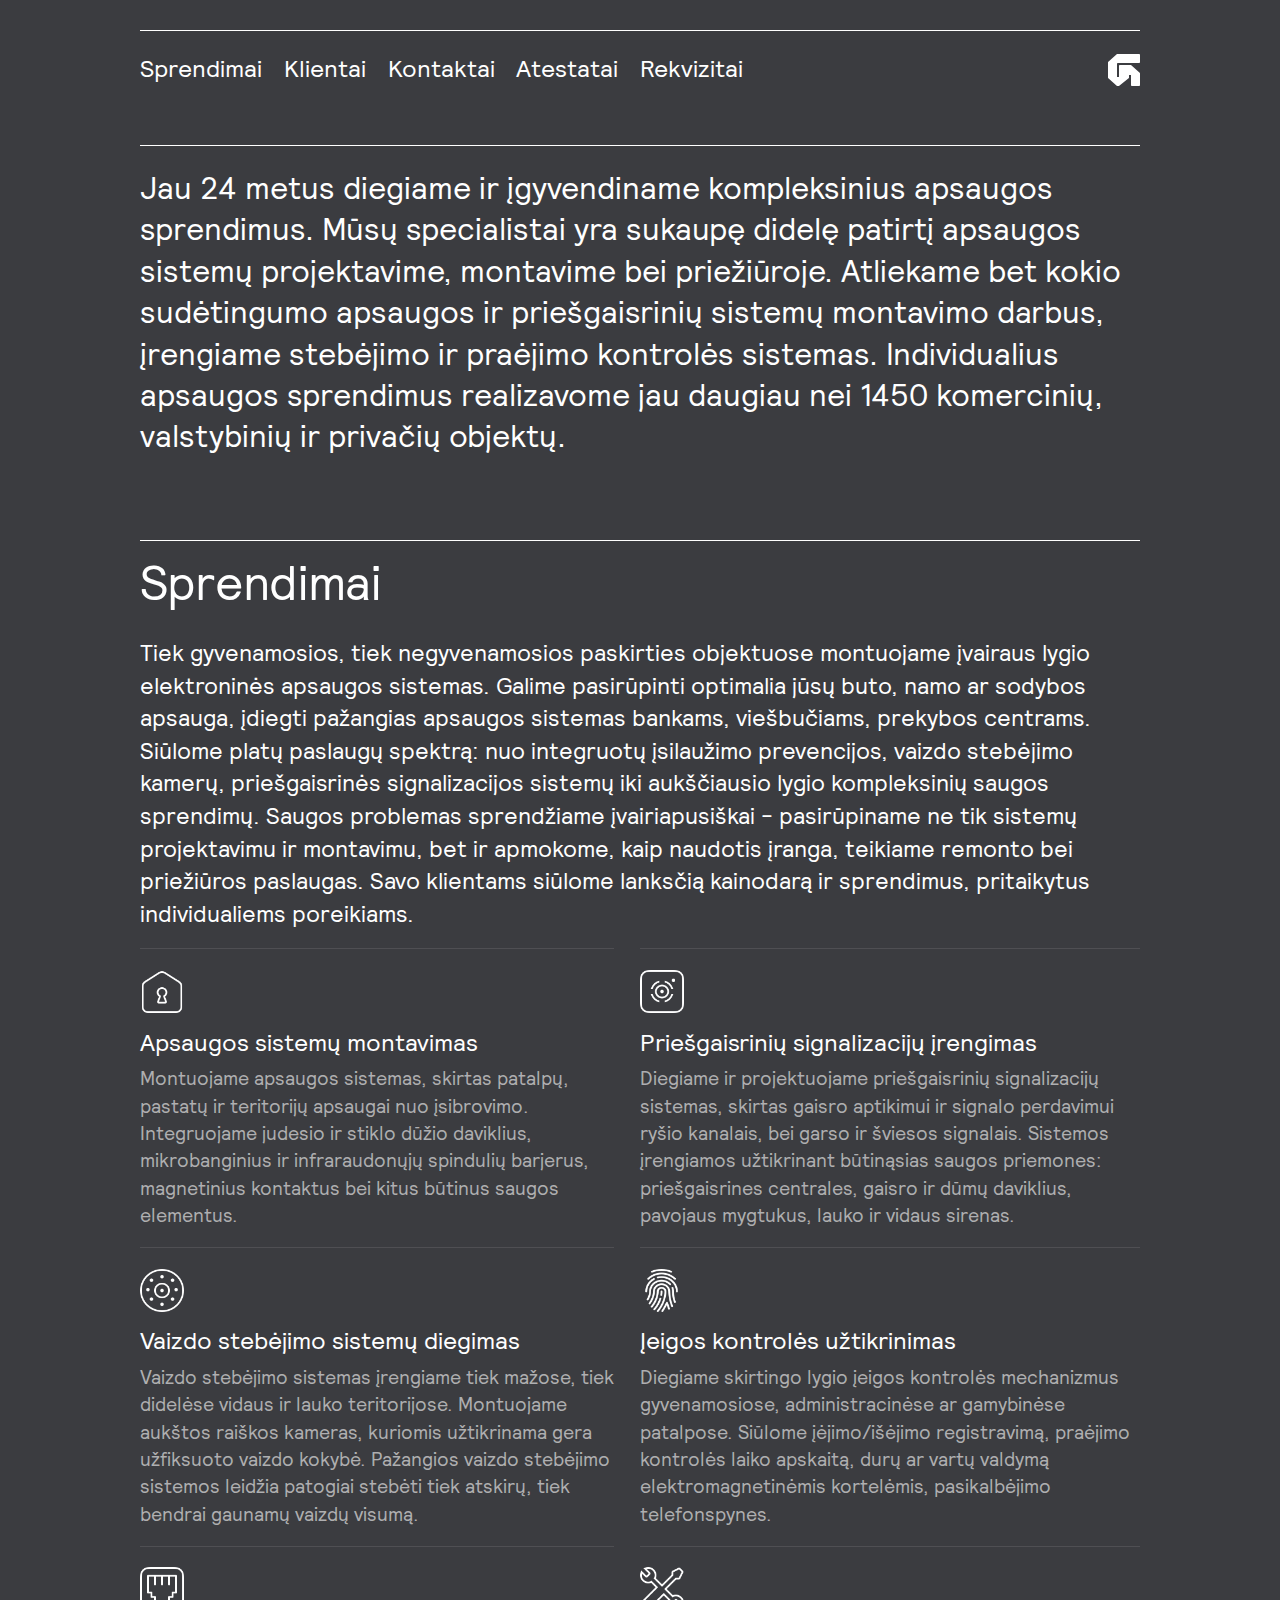
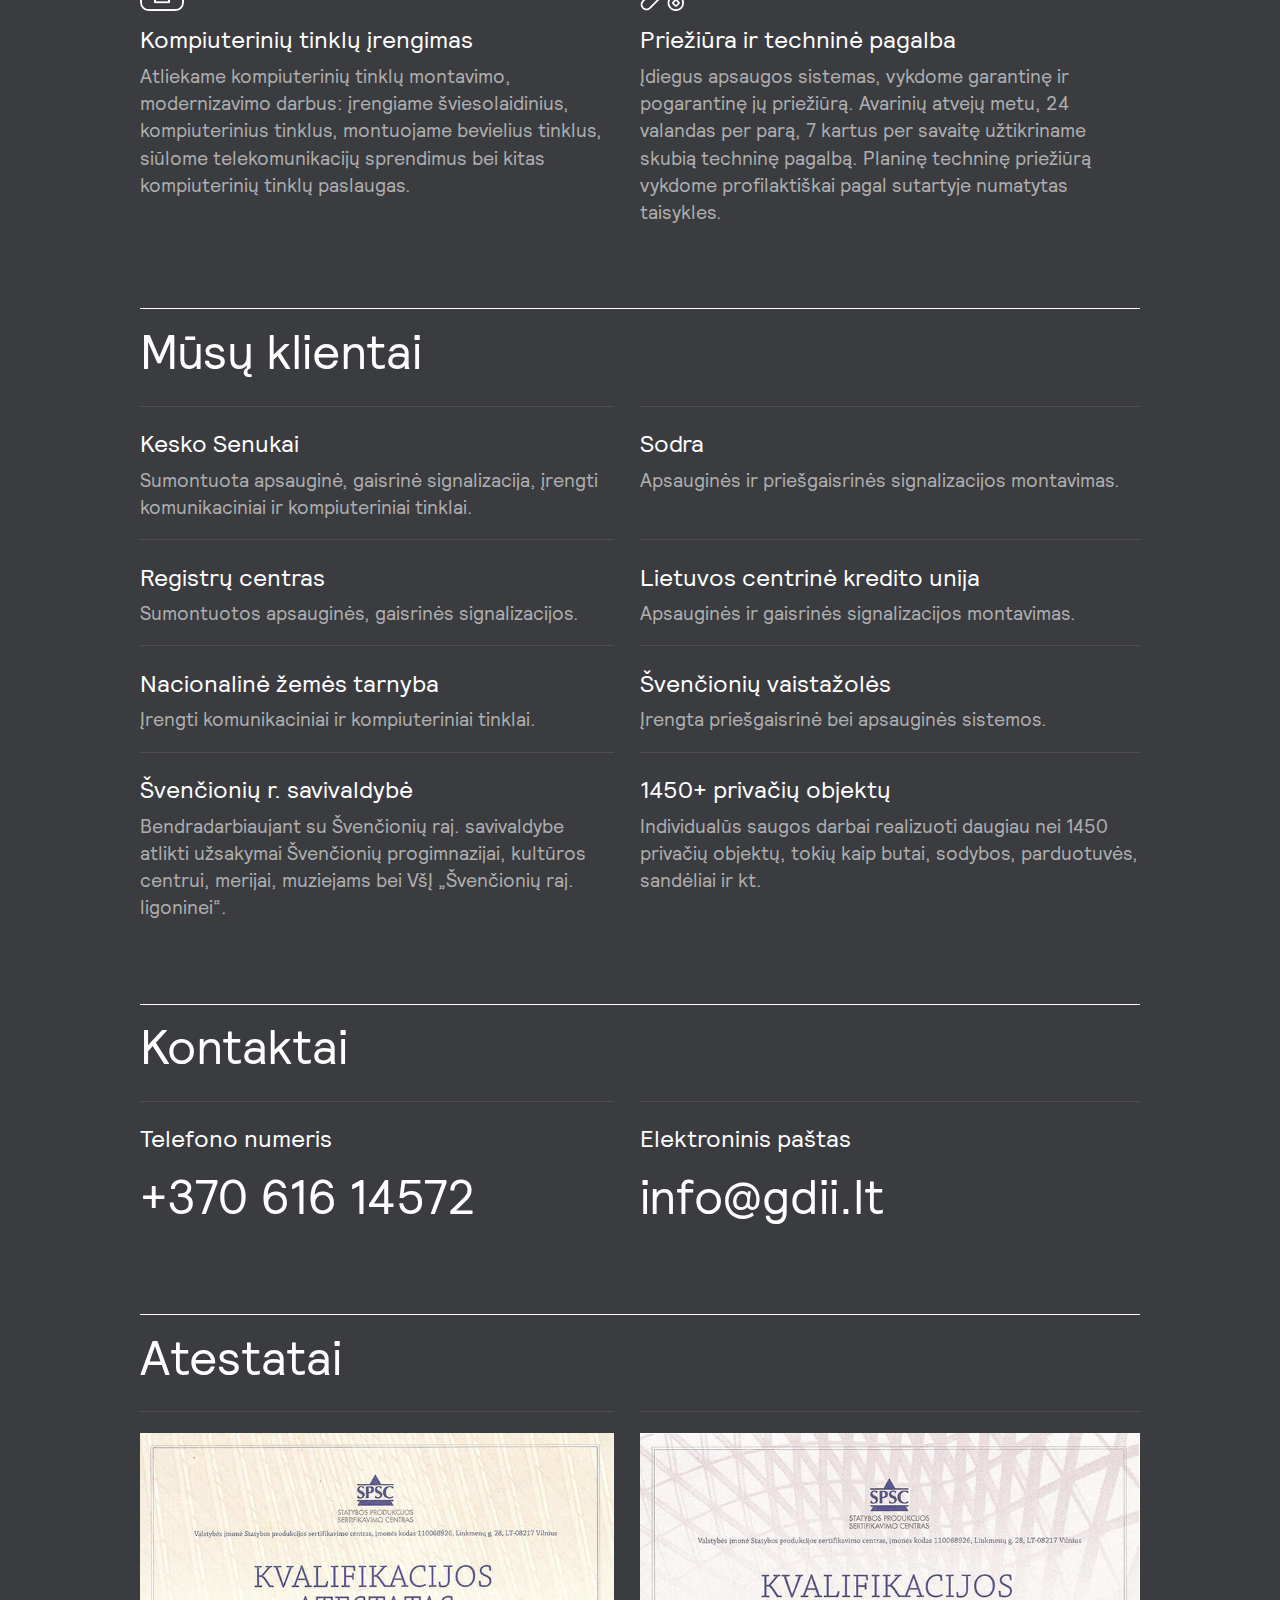
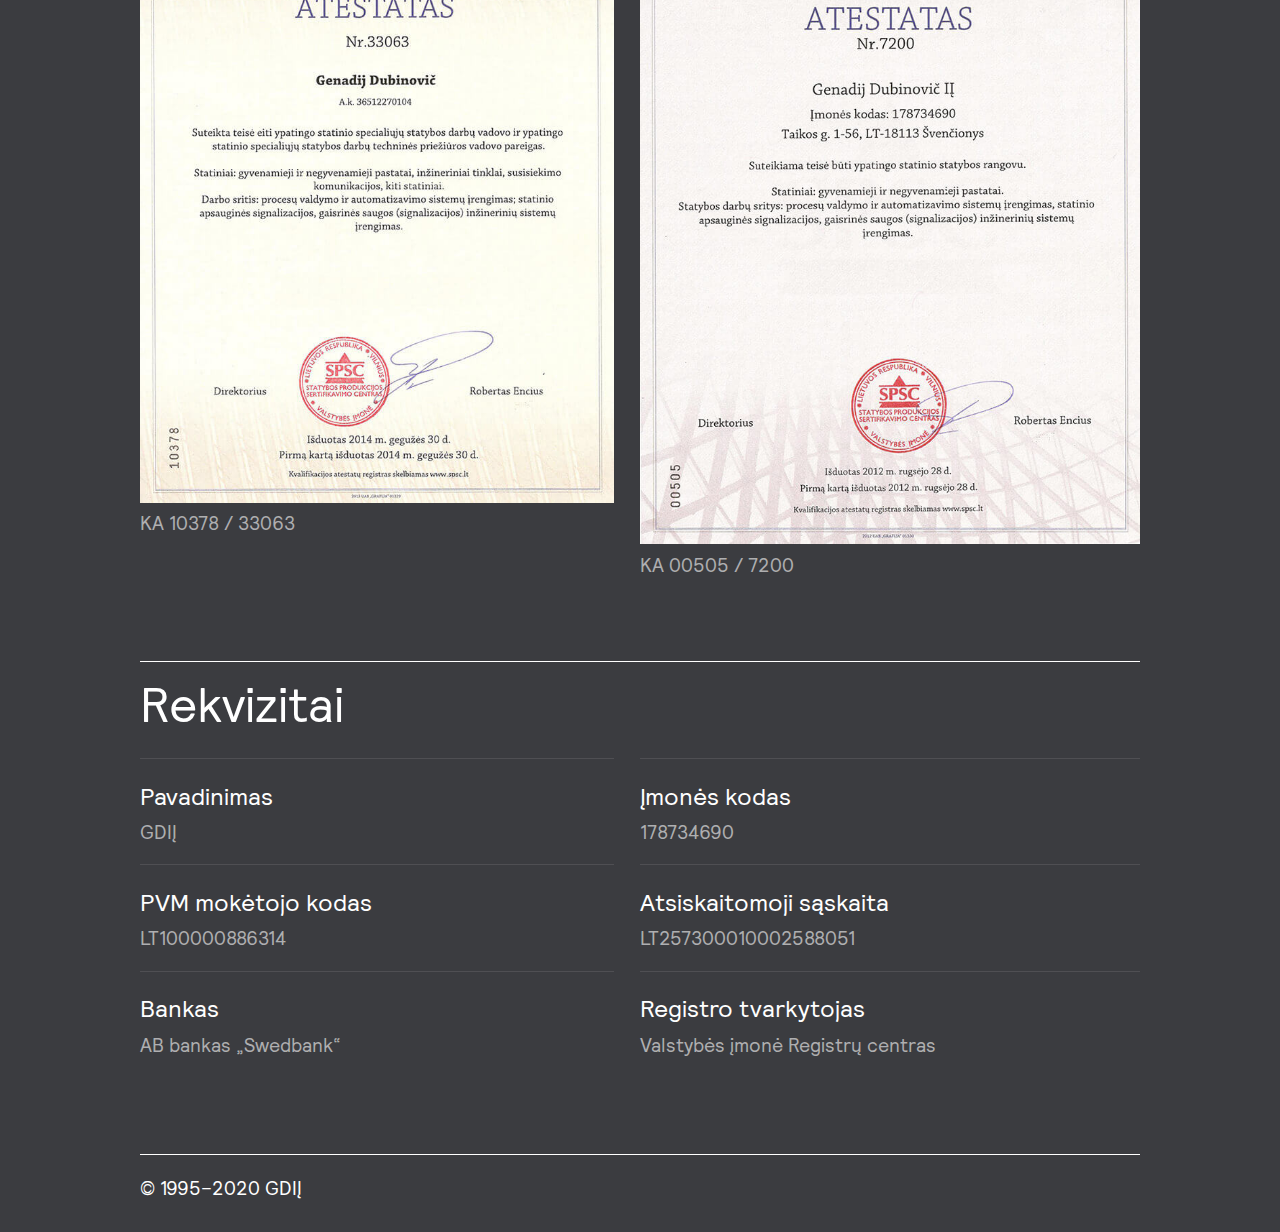
==== commit ca8c88d8: "Update index.html" ====
--- a/index.html
+++ b/index.html
@@ -169,7 +169,7 @@
       </div>
       <div class="a">
         <h4>Pavadinimas</h4>
-        <p>Genadij Dubinovič IĮ</p>
+        <p>GDIĮ</p>
       </div>
 
       <div class="b">
@@ -198,7 +198,7 @@
       </div>
 
       <div id="rek" class="footer">
-        <p>© 1995–2020 <a href="https://gdii.lt" target="_top">Genadij Dubinovič IĮ</a></p>
+        <p>© 1995–2020 <a href="https://gdii.lt" target="_top">GDIĮ</a></p>
       </div>
     </div>
   <!-- Yandex.Metrika counter -->
